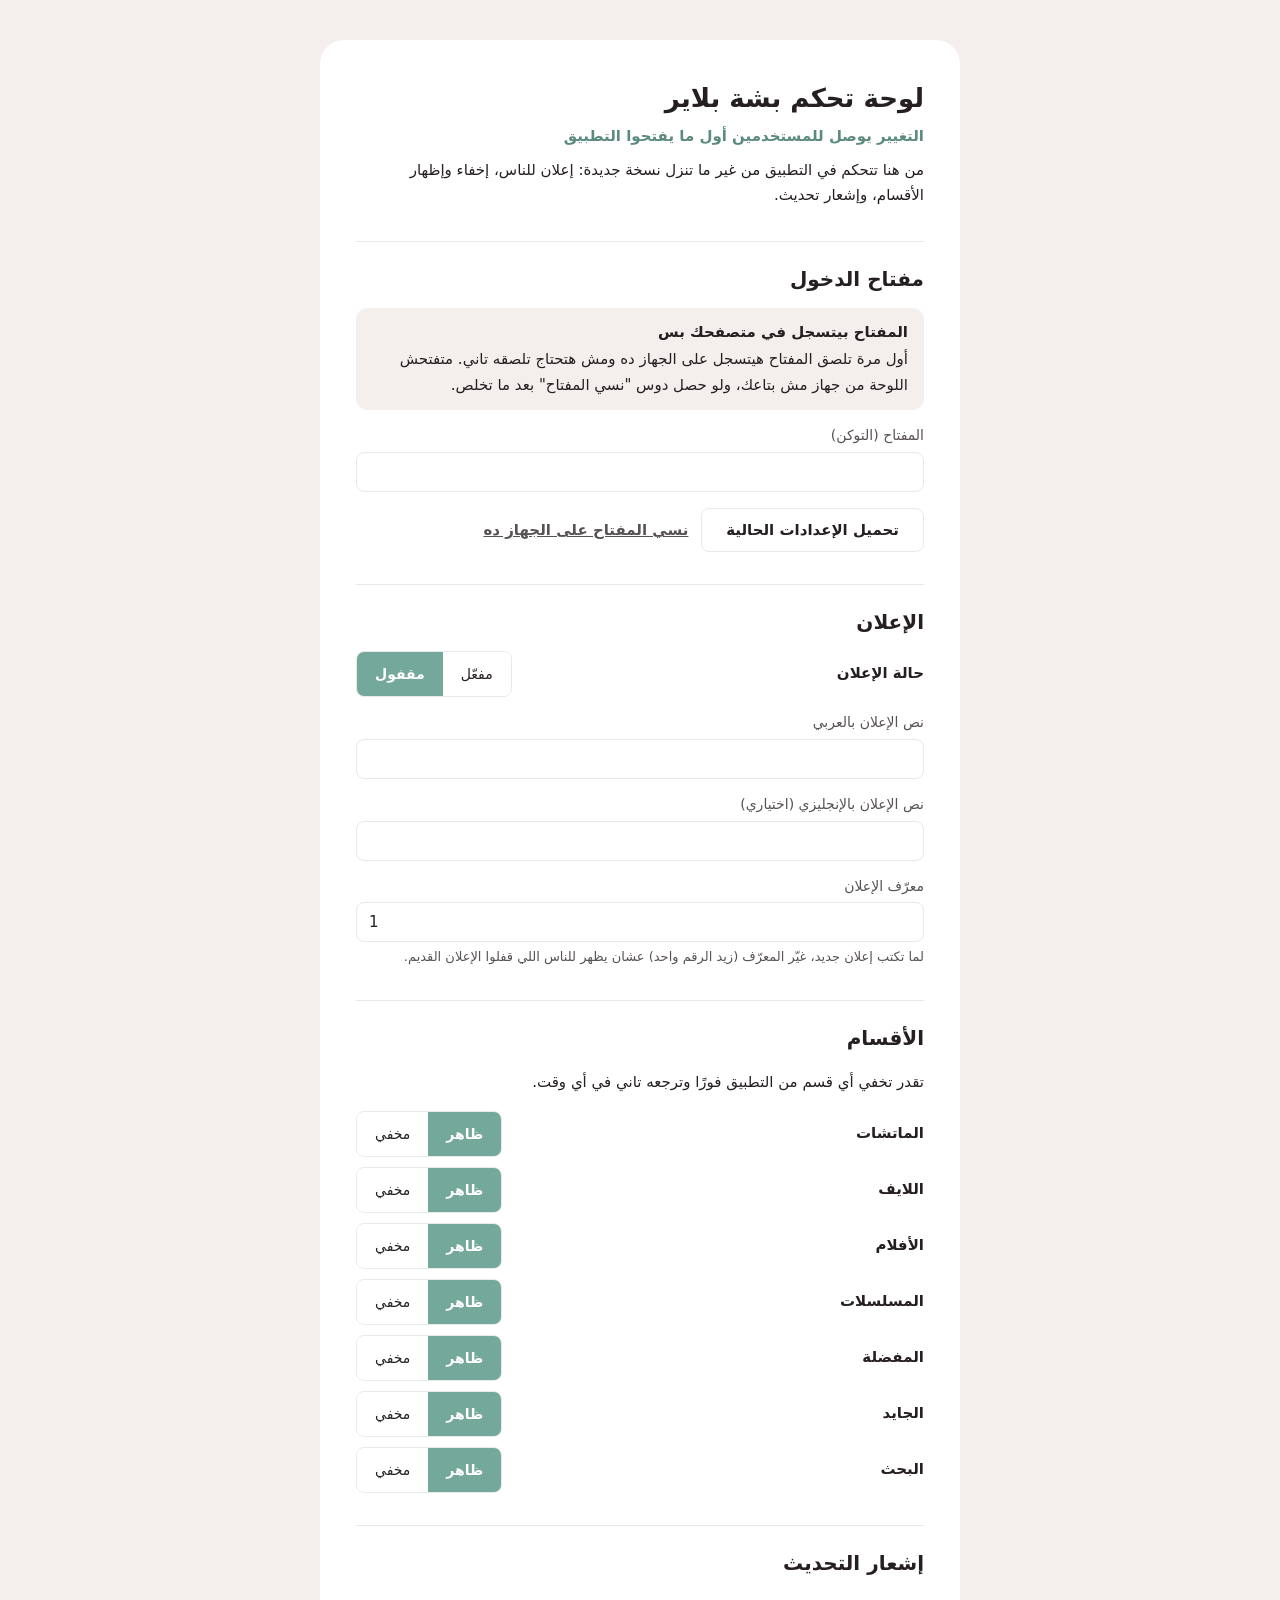
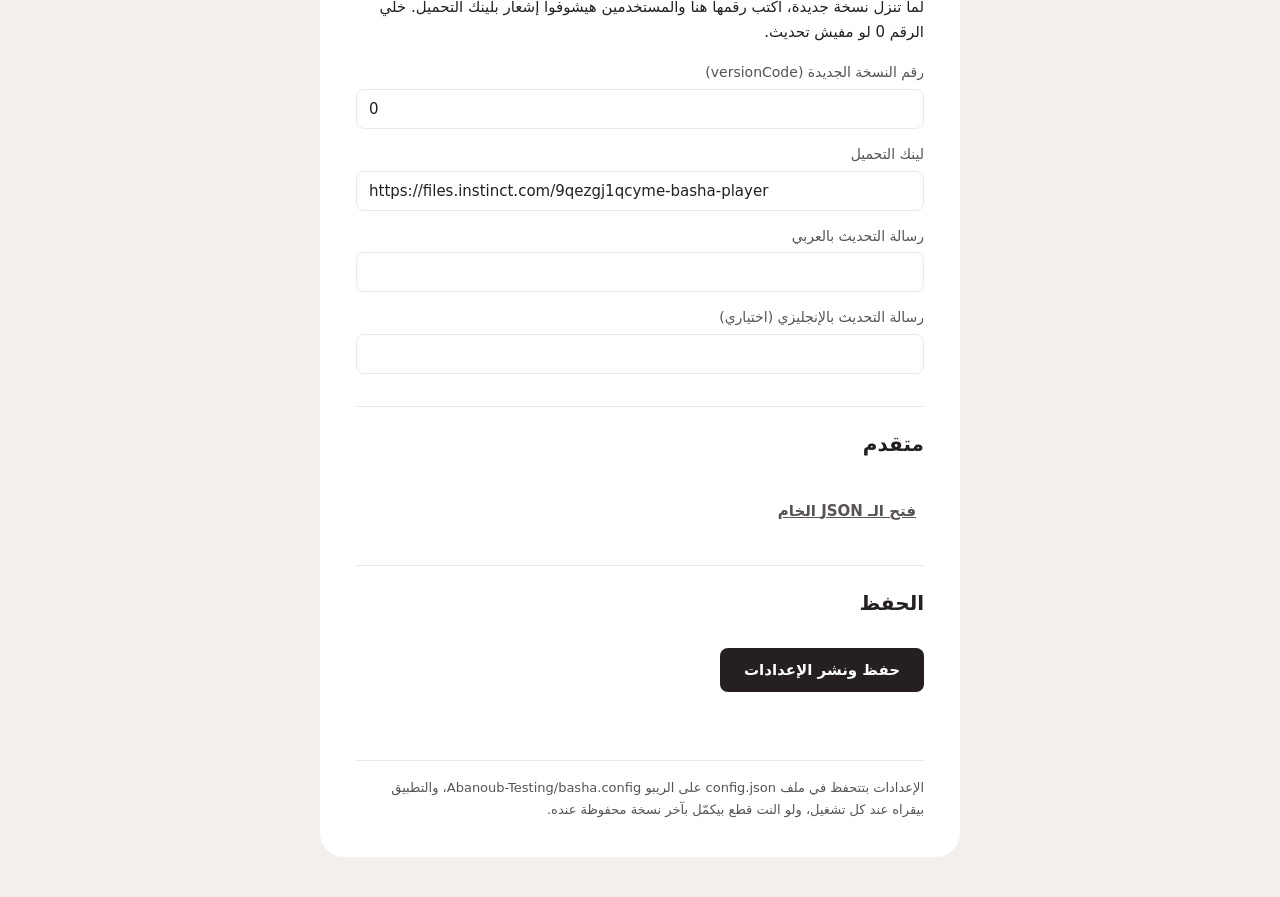
==== docs/index.html @ 7efeb725 "Add self-hosted admin panel" ====
<!DOCTYPE html>
<html lang="ar" dir="rtl">
<head>
<meta charset="utf-8">
<meta name="viewport" content="width=device-width, initial-scale=1">
<title>لوحة تحكم بشة بلاير</title>
<style>
  :root {
    --ink: #251f21;
    --ink2: #585254;
    --teal: #73a89a;
    --teal-dark: #5b8a7e;
    --red: #ed313e;
    --hairline: #eae9ea;
    --sand: #f4efec;
  }
  * { box-sizing: border-box; }
  body {
    margin: 0;
    font-family: system-ui, "Segoe UI", Tahoma, sans-serif;
    background: var(--sand);
    color: var(--ink);
    font-size: 15px;
    line-height: 1.7;
  }
  .card {
    max-width: 640px;
    margin: 24px auto;
    background: #fff;
    border-radius: 24px;
    padding: 24px;
  }
  @media (min-width: 768px) { .card { padding: 36px; margin: 40px auto; } }
  h1 { font-size: 26px; margin: 0 0 4px; }
  h2 { font-size: 20px; margin: 32px 0 12px; padding-top: 20px; border-top: 1px solid var(--hairline); }
  .fact { color: var(--teal-dark); font-weight: 600; margin: 0 0 8px; }
  .intro { color: var(--ink); margin: 0 0 8px; }
  .note {
    background: var(--sand);
    border-radius: 12px;
    padding: 12px 16px;
    margin: 12px 0;
  }
  .note b { display: block; margin-bottom: 2px; }
  label { display: block; font-size: 14px; color: var(--ink2); margin: 14px 0 4px; }
  input[type="text"], input[type="password"], textarea {
    width: 100%;
    padding: 10px 12px;
    border: 1px solid var(--hairline);
    border-radius: 8px;
    font-size: 15px;
    font-family: inherit;
    color: var(--ink);
    background: #fff;
  }
  input:focus, textarea:focus { outline: 2px solid var(--teal); border-color: var(--teal); }
  textarea { font-family: ui-monospace, monospace; font-size: 13px; direction: ltr; text-align: left; }
  .ltr input { direction: ltr; text-align: left; }
  .toggle-row { display: flex; align-items: center; justify-content: space-between; gap: 12px; margin: 10px 0; }
  .toggle-row span { font-weight: 600; }
  .seg { display: flex; border: 1px solid var(--hairline); border-radius: 8px; overflow: hidden; }
  .seg button {
    border: 0; background: #fff; color: var(--ink);
    padding: 8px 18px; font-size: 14px; font-family: inherit; cursor: pointer; min-height: 44px;
  }
  .seg button.on { background: var(--teal); color: #fff; font-weight: 600; }
  .btn {
    display: inline-block;
    border: 0; border-radius: 8px;
    padding: 12px 24px; font-size: 15px; font-weight: 600; font-family: inherit;
    cursor: pointer; min-height: 44px; margin-top: 16px;
  }
  .btn-primary { background: var(--ink); color: #fff; }
  .btn-secondary { background: #fff; color: var(--ink); border: 1px solid var(--hairline); }
  .btn-ghost { background: none; color: var(--ink2); text-decoration: underline; padding: 8px; }
  .btn:disabled { opacity: .5; cursor: default; }
  #status { min-height: 24px; margin: 12px 0 0; color: var(--ink2); }
  #status.err { color: var(--red); }
  .caption { font-size: 13px; color: var(--ink2); margin-top: 4px; }
  footer { margin-top: 32px; padding-top: 16px; border-top: 1px solid var(--hairline); font-size: 13px; color: var(--ink2); }
</style>
</head>
<body>
<div class="card">
  <h1>لوحة تحكم بشة بلاير</h1>
  <p class="fact">التغيير يوصل للمستخدمين أول ما يفتحوا التطبيق</p>
  <p class="intro">من هنا تتحكم في التطبيق من غير ما تنزل نسخة جديدة: إعلان للناس، إخفاء وإظهار الأقسام، وإشعار تحديث.</p>

  <h2>مفتاح الدخول</h2>
  <div class="note">
    <b>المفتاح بيتسجل في متصفحك بس</b>
    أول مرة تلصق المفتاح هيتسجل على الجهاز ده ومش هتحتاج تلصقه تاني. متفتحش اللوحة من جهاز مش بتاعك، ولو حصل دوس "نسي المفتاح" بعد ما تخلص.
  </div>
  <div class="ltr">
    <label for="token">المفتاح (التوكن)</label>
    <input type="password" id="token" autocomplete="off">
  </div>
  <button class="btn btn-secondary" id="loadBtn">تحميل الإعدادات الحالية</button>
  <button class="btn btn-ghost" id="forgetBtn">نسي المفتاح على الجهاز ده</button>

  <h2>الإعلان</h2>
  <div class="toggle-row">
    <span>حالة الإعلان</span>
    <div class="seg" id="annActive">
      <button data-v="on">مفعّل</button>
      <button data-v="off">مقفول</button>
    </div>
  </div>
  <label for="annAr">نص الإعلان بالعربي</label>
  <input type="text" id="annAr">
  <div class="ltr">
    <label for="annEn">نص الإعلان بالإنجليزي (اختياري)</label>
    <input type="text" id="annEn">
    <label for="annId">معرّف الإعلان</label>
    <input type="text" id="annId" value="1">
  </div>
  <p class="caption">لما تكتب إعلان جديد، غيّر المعرّف (زيد الرقم واحد) عشان يظهر للناس اللي قفلوا الإعلان القديم.</p>

  <h2>الأقسام</h2>
  <p>تقدر تخفي أي قسم من التطبيق فورًا وترجعه تاني في أي وقت.</p>
  <div id="toggles"></div>

  <h2>إشعار التحديث</h2>
  <p>لما تنزل نسخة جديدة، اكتب رقمها هنا والمستخدمين هيشوفوا إشعار بلينك التحميل. خلي الرقم 0 لو مفيش تحديث.</p>
  <div class="ltr">
    <label for="updVer">رقم النسخة الجديدة (versionCode)</label>
    <input type="text" id="updVer" value="0" inputmode="numeric">
    <label for="updUrl">لينك التحميل</label>
    <input type="text" id="updUrl">
  </div>
  <label for="updAr">رسالة التحديث بالعربي</label>
  <input type="text" id="updAr">
  <div class="ltr">
    <label for="updEn">رسالة التحديث بالإنجليزي (اختياري)</label>
    <input type="text" id="updEn">
  </div>

  <h2>متقدم</h2>
  <button class="btn btn-ghost" id="jsonToggle">فتح الـ JSON الخام</button>
  <div id="jsonBox" hidden>
    <textarea id="jsonText" rows="14"></textarea>
    <button class="btn btn-secondary" id="jsonApply">تطبيق الـ JSON على الخانات</button>
  </div>

  <h2>الحفظ</h2>
  <button class="btn btn-primary" id="saveBtn">حفظ ونشر الإعدادات</button>
  <p id="status" role="status"></p>

  <footer>الإعدادات بتتحفظ في ملف config.json على الريبو Abanoub-Testing/basha.config، والتطبيق بيقراه عند كل تشغيل، ولو النت قطع بيكمّل بآخر نسخة محفوظة عنده.</footer>
</div>

<script>
const REPO = 'Abanoub-Testing/basha.config';
const CONFIG_PATH = 'config.json';
const API = `https://api.github.com/repos/${REPO}/contents/${CONFIG_PATH}`;
const DOWNLOAD_PAGE = 'https://files.instinct.com/9qezgj1qcyme-basha-player';
const TOKEN_KEY = 'basha_admin_token';

const TOGGLES = [
  ['matches', 'الماتشات'],
  ['live', 'اللايف'],
  ['movies', 'الأفلام'],
  ['series', 'المسلسلات'],
  ['favorites', 'المفضلة'],
  ['guide', 'الجايد'],
  ['search', 'البحث'],
];

let raw = {};
let sha = null;

const $ = (id) => document.getElementById(id);
const statusEl = $('status');
function say(msg, isError) {
  statusEl.textContent = msg;
  statusEl.className = isError ? 'err' : '';
}
function setBusy(b) {
  $('loadBtn').disabled = b;
  $('saveBtn').disabled = b;
  $('saveBtn').textContent = b ? 'شغال…' : 'حفظ ونشر الإعدادات';
}

function toBase64(text) {
  const bytes = new TextEncoder().encode(text);
  let bin = '';
  for (const b of bytes) bin += String.fromCharCode(b);
  return btoa(bin);
}
function fromBase64(b64) {
  const bin = atob(b64.replace(/\n/g, ''));
  const bytes = Uint8Array.from(bin, (c) => c.charCodeAt(0));
  return new TextDecoder().decode(bytes);
}

// Build toggle rows
TOGGLES.forEach(([key, label]) => {
  const row = document.createElement('div');
  row.className = 'toggle-row';
  row.innerHTML = `<span>${label}</span>
    <div class="seg" data-toggle="${key}">
      <button data-v="on">ظاهر</button>
      <button data-v="off">مخفي</button>
    </div>`;
  $('toggles').appendChild(row);
});

function getSeg(el) {
  return el.querySelector('button.on')?.dataset.v === 'on';
}
function setSeg(el, on) {
  el.querySelectorAll('button').forEach((b) => b.classList.toggle('on', (b.dataset.v === 'on') === !!on));
}
document.addEventListener('click', (e) => {
  const btn = e.target.closest('.seg button');
  if (!btn) return;
  setSeg(btn.parentElement, btn.dataset.v === 'on');
});

function formToConfig() {
  const version = parseInt($('updVer').value, 10);
  const hasAnn = getSeg($('annActive')) && ($('annAr').value.trim() !== '' || $('annEn').value.trim() !== '');
  const hasUpd = !isNaN(version) && version > 0;
  const toggles = {};
  document.querySelectorAll('[data-toggle]').forEach((seg) => { toggles[seg.dataset.toggle] = getSeg(seg); });
  return {
    ...raw,
    version: 1,
    announcement: hasAnn
      ? { id: $('annId').value.trim() || '1', active: true, ar: $('annAr').value.trim(), en: $('annEn').value.trim() }
      : null,
    toggles,
    update: hasUpd
      ? { versionCode: version, url: $('updUrl').value.trim(), messageAr: $('updAr').value.trim(), messageEn: $('updEn').value.trim(), force: false }
      : null,
  };
}

function configToForm(cfg) {
  const a = cfg.announcement || {};
  const t = cfg.toggles || {};
  const u = cfg.update || {};
  setSeg($('annActive'), !!a.active);
  $('annId').value = String(a.id ?? '1');
  $('annAr').value = a.ar ?? '';
  $('annEn').value = a.en ?? '';
  document.querySelectorAll('[data-toggle]').forEach((seg) => {
    const v = t[seg.dataset.toggle];
    setSeg(seg, v !== false);
  });
  $('updVer').value = String(u.versionCode ?? 0);
  $('updUrl').value = u.url || DOWNLOAD_PAGE;
  $('updAr').value = u.messageAr ?? '';
  $('updEn').value = u.messageEn ?? '';
}

function authHeaders() {
  return { Authorization: `Bearer ${$('token').value.trim()}`, Accept: 'application/vnd.github+json' };
}

async function load() {
  if ($('token').value.trim() === '') { say('الصق المفتاح الأول.', true); return; }
  localStorage.setItem(TOKEN_KEY, $('token').value.trim());
  setBusy(true); say('بحمّل الإعدادات الحالية…');
  try {
    const resp = await fetch(API, { headers: authHeaders() });
    if (resp.status === 401 || resp.status === 403) { say('المفتاح غلط أو منتهي أو مفيهوش صلاحية الكتابة على الريبو.', true); return; }
    if (resp.status === 404) {
      raw = {}; sha = null; configToForm({});
      say('مفيش إعدادات محفوظة لسه. دي أول مرة — عدّل اللي تحبه ودوس حفظ.');
      return;
    }
    if (!resp.ok) { say(`مشكلة من جيتهاب (كود ${resp.status}). جرّب تاني.`, true); return; }
    const data = await resp.json();
    raw = JSON.parse(fromBase64(data.content));
    sha = data.sha || null;
    configToForm(raw);
    say('اتحمّلت الإعدادات الحالية. عدّل براحتك وبعدين احفظ.');
  } catch {
    say('مفيش اتصال بالنت أو جيتهاب مش بيرد. جرّب تاني.', true);
  } finally {
    setBusy(false);
  }
}

async function save() {
  if ($('token').value.trim() === '') { say('الصق المفتاح الأول.', true); return; }
  const version = parseInt($('updVer').value, 10);
  if ($('updVer').value.trim() !== '' && (isNaN(version) || version < 0)) {
    say('رقم النسخة في إشعار التحديث لازم يكون رقم صحيح.', true); return;
  }
  localStorage.setItem(TOKEN_KEY, $('token').value.trim());
  setBusy(true); say('بحفظ…');
  try {
    let currentSha = sha;
    let freshRaw = raw;
    const head = await fetch(API, { headers: authHeaders() });
    if (head.status === 401 || head.status === 403) { say('المفتاح غلط أو منتهي أو مفيهوش صلاحية الكتابة على الريبو.', true); return; }
    if (head.ok) {
      const cur = await head.json();
      currentSha = cur.sha || null;
      try { freshRaw = JSON.parse(fromBase64(cur.content)); raw = freshRaw; } catch (e) { /* keep old raw */ }
    } else if (head.status !== 404) {
      say(`مشكلة من جيتهاب (كود ${head.status}). جرّب تاني.`, true); return;
    }
    const cfg = formToConfig();
    const body = { message: 'Update Basha Player config from admin page', content: toBase64(JSON.stringify(cfg, null, 2)) };
    if (currentSha) body.sha = currentSha;
    const resp = await fetch(API, {
      method: 'PUT',
      headers: { ...authHeaders(), 'Content-Type': 'application/json' },
      body: JSON.stringify(body),
    });
    if (resp.status === 401 || resp.status === 403) { say('المفتاح غلط أو منتهي أو مفيهوش صلاحية الكتابة على الريبو.', true); return; }
    if (!resp.ok) { say(`الحفظ مكملش (كود ${resp.status}). جرّب تاني.`, true); return; }
    const data = await resp.json();
    sha = data.content?.sha || null;
    raw = cfg;
    say('اتحفظ. التطبيق هياخد الإعدادات الجديدة عند كل مستخدم أول ما يفتح.');
  } catch {
    say('مفيش اتصال بالنت أو جيتهاب مش بيرد. الحفظ متمش.', true);
  } finally {
    setBusy(false);
  }
}

$('loadBtn').addEventListener('click', load);
$('saveBtn').addEventListener('click', save);
$('forgetBtn').addEventListener('click', () => {
  localStorage.removeItem(TOKEN_KEY);
  $('token').value = '';
  say('المفتاح اتمسح من الجهاز ده.');
});
$('jsonToggle').addEventListener('click', () => {
  const box = $('jsonBox');
  if (box.hidden) {
    $('jsonText').value = JSON.stringify(formToConfig(), null, 2);
    box.hidden = false;
    $('jsonToggle').textContent = 'قفل صندوق الـ JSON';
  } else {
    box.hidden = true;
    $('jsonToggle').textContent = 'فتح الـ JSON الخام';
  }
});
$('jsonApply').addEventListener('click', () => {
  try {
    raw = JSON.parse($('jsonText').value);
    configToForm(raw);
    $('jsonBox').hidden = true;
    $('jsonToggle').textContent = 'فتح الـ JSON الخام';
    say('اتطبّق الـ JSON على الخانات. راجع ودوس حفظ.');
  } catch {
    say('الـ JSON فيه غلط صياغة. راجع الأقواس والعلامات.', true);
  }
});

// Startup: restore remembered token and defaults
const savedToken = localStorage.getItem(TOKEN_KEY);
if (savedToken) {
  $('token').value = savedToken;
  load();
} else {
  configToForm({});
}
</script>
</body>
</html>
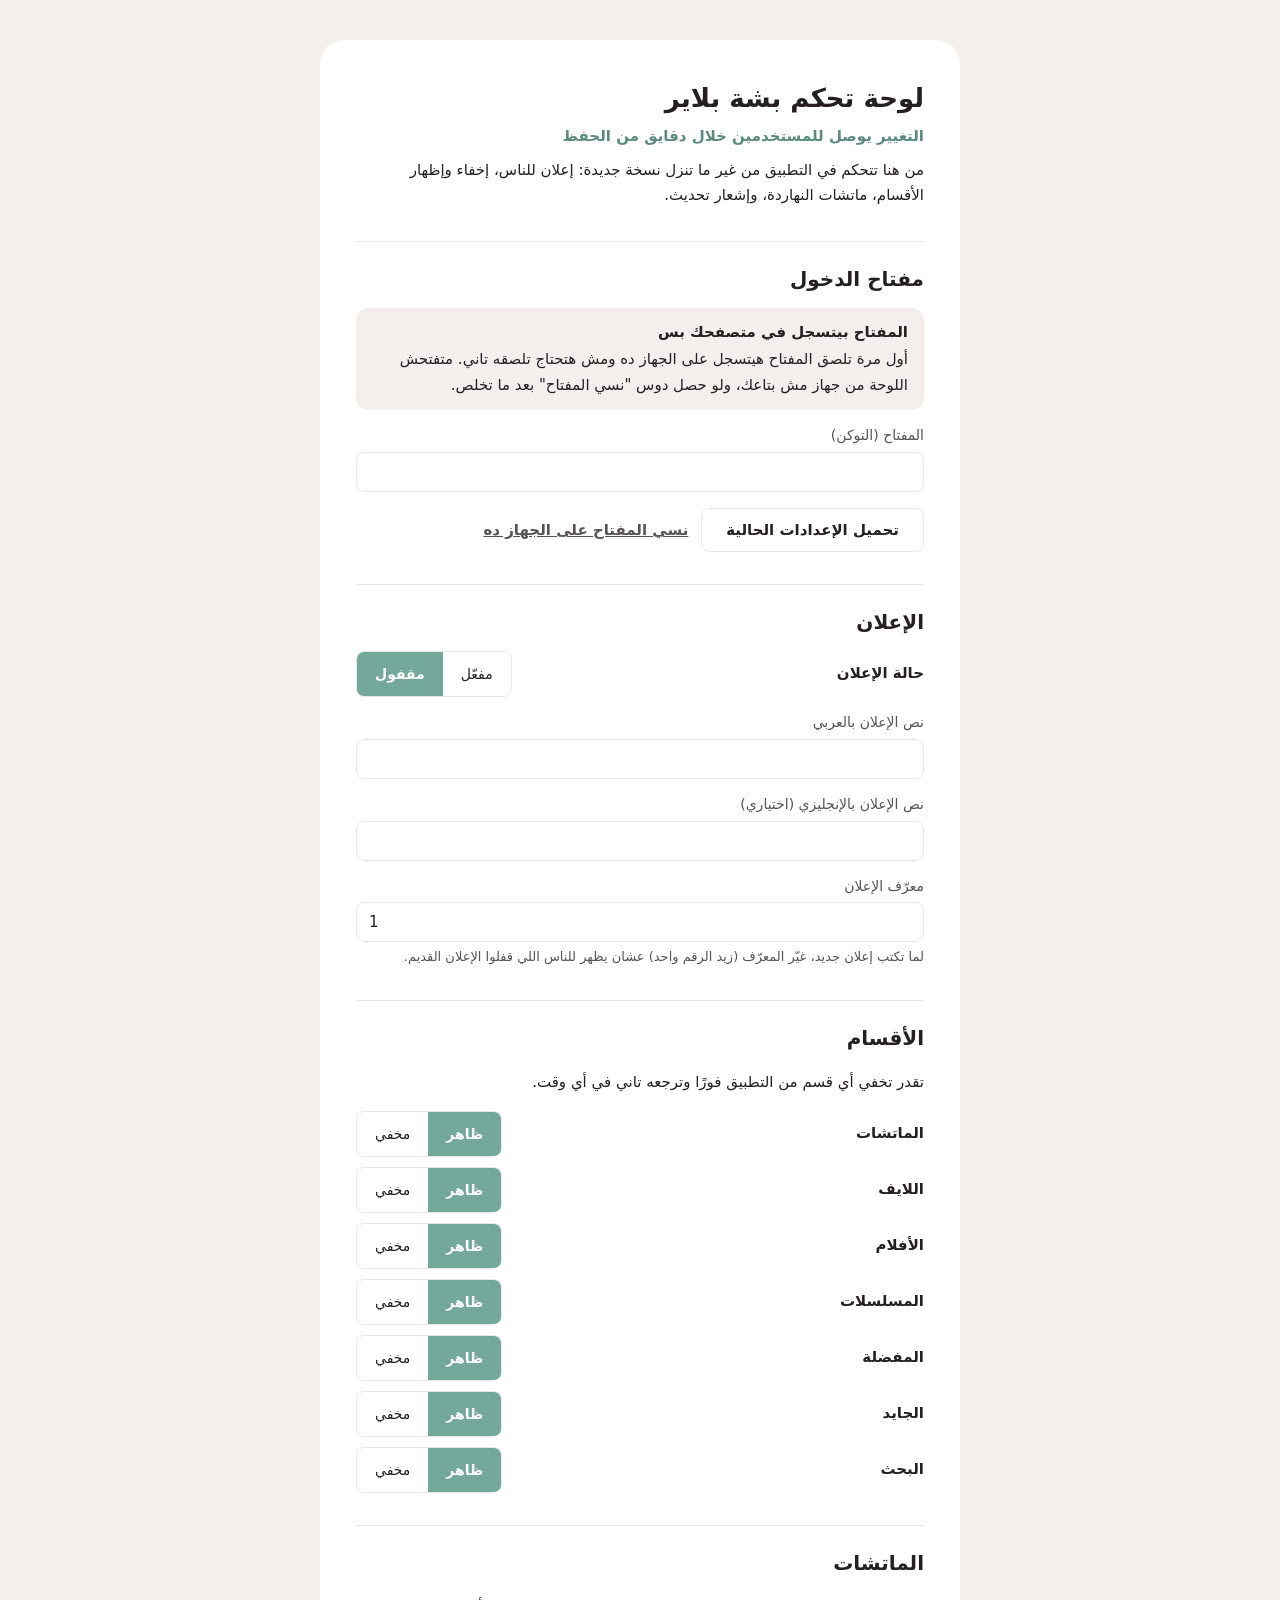
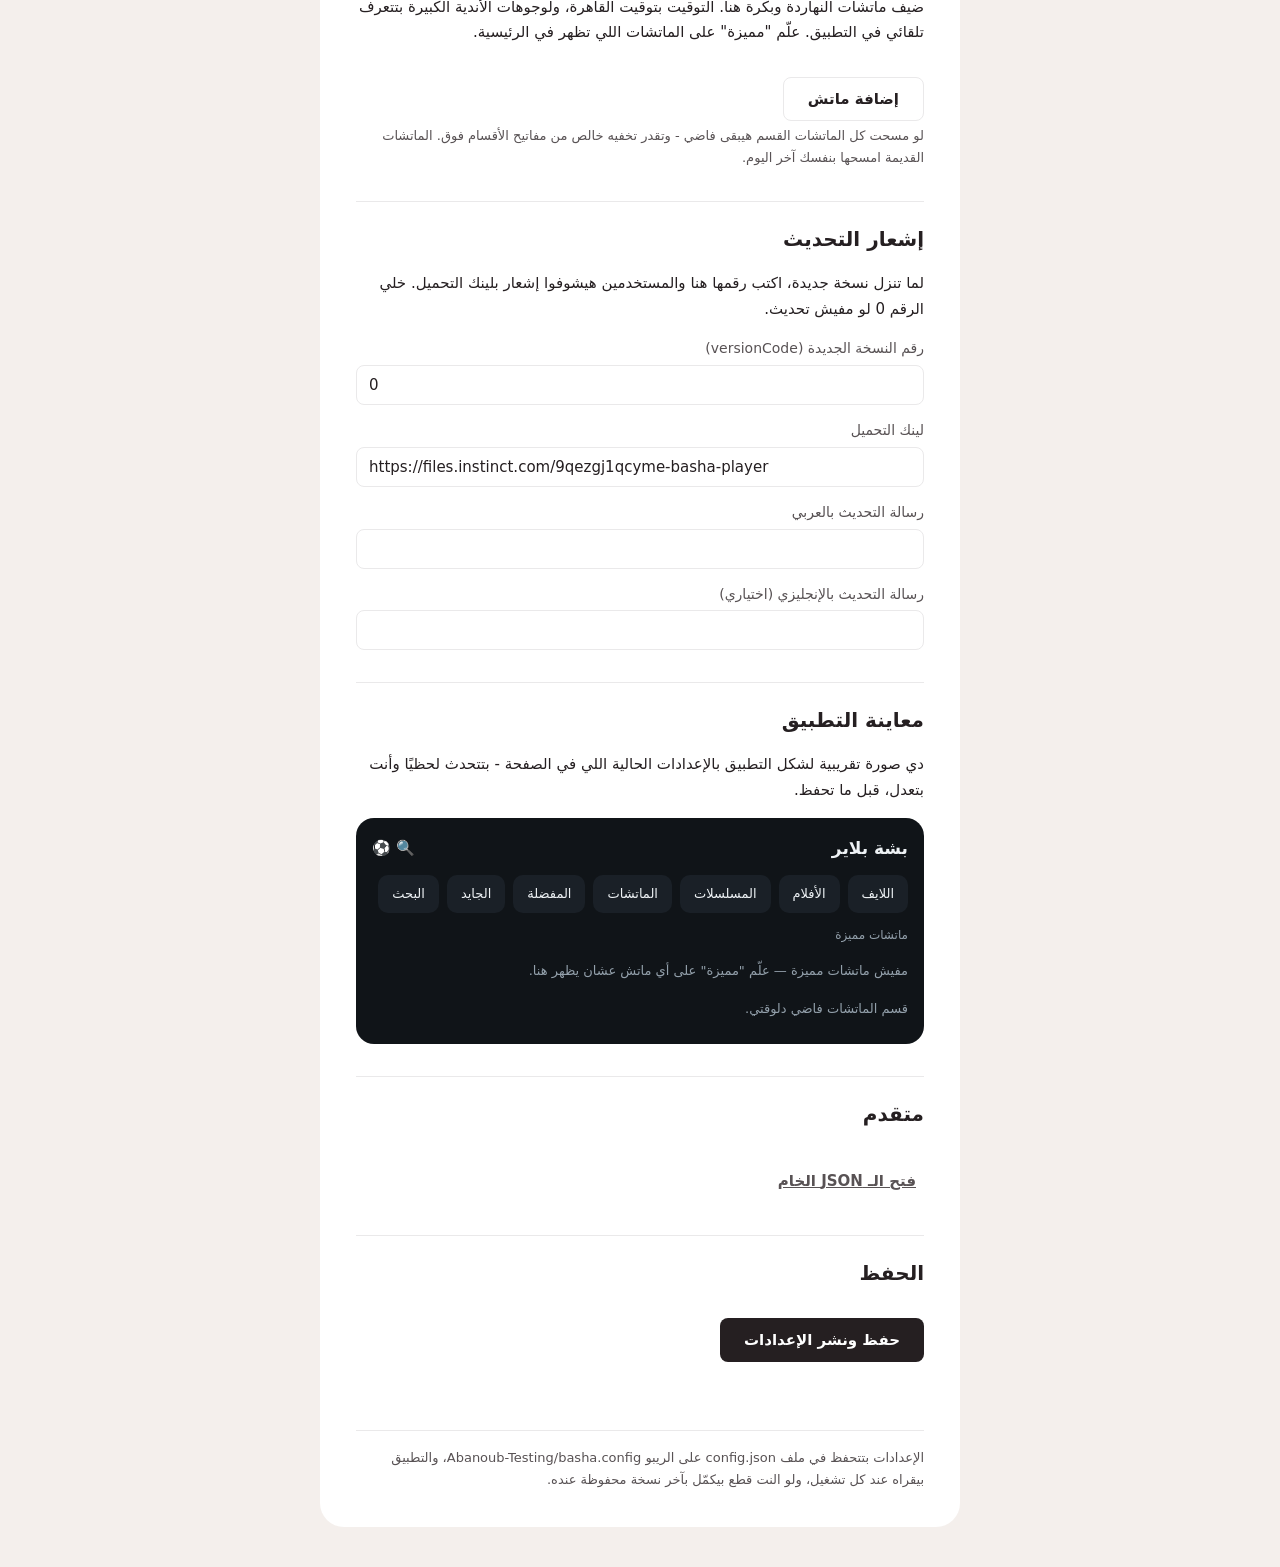
==== commit 72207272: "Panel: matches editor + live app preview" ====
--- a/docs/index.html
+++ b/docs/index.html
@@ -13,6 +13,10 @@
     --red: #ed313e;
     --hairline: #eae9ea;
     --sand: #f4efec;
+    --app-bg: #101418;
+    --app-card: #1a2027;
+    --app-text: #eef2f5;
+    --app-text2: #93a0ab;
   }
   * { box-sizing: border-box; }
   body {
@@ -33,6 +37,7 @@
   @media (min-width: 768px) { .card { padding: 36px; margin: 40px auto; } }
   h1 { font-size: 26px; margin: 0 0 4px; }
   h2 { font-size: 20px; margin: 32px 0 12px; padding-top: 20px; border-top: 1px solid var(--hairline); }
+  h3 { font-size: 15px; margin: 16px 0 8px; }
   .fact { color: var(--teal-dark); font-weight: 600; margin: 0 0 8px; }
   .intro { color: var(--ink); margin: 0 0 8px; }
   .note {
@@ -43,7 +48,7 @@
   }
   .note b { display: block; margin-bottom: 2px; }
   label { display: block; font-size: 14px; color: var(--ink2); margin: 14px 0 4px; }
-  input[type="text"], input[type="password"], textarea {
+  input[type="text"], input[type="password"], input[type="date"], input[type="time"], textarea {
     width: 100%;
     padding: 10px 12px;
     border: 1px solid var(--hairline);
@@ -73,18 +78,87 @@
   .btn-primary { background: var(--ink); color: #fff; }
   .btn-secondary { background: #fff; color: var(--ink); border: 1px solid var(--hairline); }
   .btn-ghost { background: none; color: var(--ink2); text-decoration: underline; padding: 8px; }
+  .btn-danger { background: none; color: var(--red); border: 1px solid var(--red); padding: 8px 14px; min-height: 40px; margin-top: 0; font-size: 13px; }
   .btn:disabled { opacity: .5; cursor: default; }
   #status { min-height: 24px; margin: 12px 0 0; color: var(--ink2); }
   #status.err { color: var(--red); }
   .caption { font-size: 13px; color: var(--ink2); margin-top: 4px; }
   footer { margin-top: 32px; padding-top: 16px; border-top: 1px solid var(--hairline); font-size: 13px; color: var(--ink2); }
+
+  /* Matches editor */
+  .match-row {
+    border: 1px solid var(--hairline);
+    border-radius: 12px;
+    padding: 14px;
+    margin: 12px 0;
+  }
+  .match-row .grid2 { display: grid; grid-template-columns: 1fr 1fr; gap: 0 12px; }
+  .match-row label { margin-top: 8px; }
+  .match-head { display: flex; align-items: center; justify-content: space-between; }
+  .match-head b { font-size: 14px; color: var(--ink2); }
+  .feat-row { display: flex; align-items: center; gap: 8px; margin-top: 12px; }
+  .feat-row input { width: 20px; height: 20px; accent-color: var(--teal-dark); }
+  .feat-row span { font-size: 14px; }
+
+  /* App mock preview */
+  .mock {
+    background: var(--app-bg);
+    border-radius: 18px;
+    padding: 16px;
+    color: var(--app-text);
+    direction: rtl;
+    margin-top: 12px;
+  }
+  .mock-topbar { display: flex; align-items: center; justify-content: space-between; margin-bottom: 12px; }
+  .mock-title { font-weight: 700; font-size: 17px; }
+  .mock-icons { color: var(--app-text2); font-size: 15px; }
+  .mock-ann {
+    background: var(--teal);
+    color: #10312a;
+    font-weight: 600;
+    font-size: 13px;
+    border-radius: 10px;
+    padding: 8px 12px;
+    margin-bottom: 12px;
+  }
+  .mock-sections { display: flex; flex-wrap: wrap; gap: 8px; margin-bottom: 12px; }
+  .mock-chip {
+    background: var(--app-card);
+    border-radius: 10px;
+    padding: 8px 14px;
+    font-size: 13px;
+    color: var(--app-text);
+  }
+  .mock-matches-title { color: var(--app-text2); font-size: 12px; margin: 8px 0 6px; }
+  .mock-match {
+    background: var(--app-card);
+    border-radius: 10px;
+    padding: 10px 12px;
+    margin-bottom: 8px;
+    display: flex; align-items: center; gap: 10px;
+    font-size: 13px;
+  }
+  .mock-crest {
+    width: 30px; height: 30px; border-radius: 50%;
+    background: var(--teal-dark); color: #fff;
+    display: flex; align-items: center; justify-content: center;
+    font-size: 11px; font-weight: 700; flex-shrink: 0;
+  }
+  .mock-match .teams { flex: 1; }
+  .mock-match .meta { color: var(--app-text2); font-size: 11px; }
+  .mock-live {
+    background: var(--red); color: #fff; font-size: 10px; font-weight: 700;
+    border-radius: 6px; padding: 2px 6px;
+  }
+  .mock-when { text-align: left; font-size: 12px; color: var(--app-text2); }
+  .mock-empty { color: var(--app-text2); font-size: 13px; padding: 8px 0; }
 </style>
 </head>
 <body>
 <div class="card">
   <h1>لوحة تحكم بشة بلاير</h1>
-  <p class="fact">التغيير يوصل للمستخدمين أول ما يفتحوا التطبيق</p>
-  <p class="intro">من هنا تتحكم في التطبيق من غير ما تنزل نسخة جديدة: إعلان للناس، إخفاء وإظهار الأقسام، وإشعار تحديث.</p>
+  <p class="fact">التغيير يوصل للمستخدمين خلال دقايق من الحفظ</p>
+  <p class="intro">من هنا تتحكم في التطبيق من غير ما تنزل نسخة جديدة: إعلان للناس، إخفاء وإظهار الأقسام، ماتشات النهاردة، وإشعار تحديث.</p>
 
   <h2>مفتاح الدخول</h2>
   <div class="note">
@@ -120,6 +194,12 @@
   <p>تقدر تخفي أي قسم من التطبيق فورًا وترجعه تاني في أي وقت.</p>
   <div id="toggles"></div>
 
+  <h2>الماتشات</h2>
+  <p>ضيف ماتشات النهاردة وبكرة هنا. التوقيت بتوقيت القاهرة، ولوجوهات الأندية الكبيرة بتتعرف تلقائي في التطبيق. علّم "مميزة" على الماتشات اللي تظهر في الرئيسية.</p>
+  <div id="matchList"></div>
+  <button class="btn btn-secondary" id="addMatch">إضافة ماتش</button>
+  <p class="caption">لو مسحت كل الماتشات القسم هيبقى فاضي - وتقدر تخفيه خالص من مفاتيح الأقسام فوق. الماتشات القديمة امسحها بنفسك آخر اليوم.</p>
+
   <h2>إشعار التحديث</h2>
   <p>لما تنزل نسخة جديدة، اكتب رقمها هنا والمستخدمين هيشوفوا إشعار بلينك التحميل. خلي الرقم 0 لو مفيش تحديث.</p>
   <div class="ltr">
@@ -134,6 +214,10 @@
     <label for="updEn">رسالة التحديث بالإنجليزي (اختياري)</label>
     <input type="text" id="updEn">
   </div>
+
+  <h2>معاينة التطبيق</h2>
+  <p>دي صورة تقريبية لشكل التطبيق بالإعدادات الحالية اللي في الصفحة - بتتحدث لحظيًا وأنت بتعدل، قبل ما تحفظ.</p>
+  <div class="mock" id="mock"></div>
 
   <h2>متقدم</h2>
   <button class="btn btn-ghost" id="jsonToggle">فتح الـ JSON الخام</button>
@@ -193,7 +277,7 @@
   return new TextDecoder().decode(bytes);
 }
 
-// Build toggle rows
+// Section toggle rows
 TOGGLES.forEach(([key, label]) => {
   const row = document.createElement('div');
   row.className = 'toggle-row';
@@ -211,11 +295,52 @@
 function setSeg(el, on) {
   el.querySelectorAll('button').forEach((b) => b.classList.toggle('on', (b.dataset.v === 'on') === !!on));
 }
-document.addEventListener('click', (e) => {
-  const btn = e.target.closest('.seg button');
-  if (!btn) return;
-  setSeg(btn.parentElement, btn.dataset.v === 'on');
-});
+
+// ---- Matches editor ----
+let matchSeq = 0;
+function addMatchRow(m) {
+  m = m || {};
+  const id = ++matchSeq;
+  const row = document.createElement('div');
+  row.className = 'match-row';
+  row.dataset.row = id;
+  row.innerHTML = `
+    <div class="match-head"><b>ماتش</b><button type="button" class="btn btn-danger" data-del>مسح</button></div>
+    <div class="grid2">
+      <div><label>التاريخ</label><input type="date" data-f="date" value="${m.date || ''}"></div>
+      <div><label>الميعاد (القاهرة)</label><input type="time" data-f="kickoff" value="${m.kickoff || ''}"></div>
+    </div>
+    <label>البطولة</label><input type="text" data-f="competition" value="${esc(m.competition || '')}" placeholder="الدوري المصري">
+    <div class="grid2">
+      <div><label>الفريق الأول</label><input type="text" data-f="home" value="${esc(m.home || '')}" placeholder="الأهلي"></div>
+      <div><label>الفريق التاني</label><input type="text" data-f="away" value="${esc(m.away || '')}" placeholder="الزمالك"></div>
+    </div>
+    <label>القناة</label><input type="text" data-f="channel" value="${esc(m.channel || '')}" placeholder="ON Time Sports 1">
+    <div class="feat-row"><input type="checkbox" data-f="featured" ${m.featured ? 'checked' : ''} id="feat${id}"><span>مميزة (تظهر في الرئيسية)</span></div>
+  `;
+  row.querySelector('[data-del]').addEventListener('click', () => { row.remove(); renderPreview(); });
+  $('matchList').appendChild(row);
+}
+function esc(s) {
+  return String(s).replace(/&/g, '&amp;').replace(/"/g, '&quot;').replace(/</g, '&lt;');
+}
+function readMatches() {
+  const out = [];
+  document.querySelectorAll('#matchList .match-row').forEach((row) => {
+    const get = (f) => row.querySelector(`[data-f="${f}"]`).value.trim();
+    const m = {
+      date: get('date'),
+      competition: get('competition'),
+      home: get('home'),
+      away: get('away'),
+      kickoff: get('kickoff'),
+      channel: get('channel'),
+      featured: row.querySelector('[data-f="featured"]').checked,
+    };
+    if (m.date || m.home || m.away) out.push(m);
+  });
+  return out;
+}
 
 function formToConfig() {
   const version = parseInt($('updVer').value, 10);
@@ -233,6 +358,7 @@
     update: hasUpd
       ? { versionCode: version, url: $('updUrl').value.trim(), messageAr: $('updAr').value.trim(), messageEn: $('updEn').value.trim(), force: false }
       : null,
+    matches: readMatches(),
   };
 }
 
@@ -252,7 +378,72 @@
   $('updUrl').value = u.url || DOWNLOAD_PAGE;
   $('updAr').value = u.messageAr ?? '';
   $('updEn').value = u.messageEn ?? '';
-}
+  $('matchList').innerHTML = '';
+  if (Array.isArray(cfg.matches) && cfg.matches.length > 0) {
+    cfg.matches.forEach((m) => addMatchRow(m));
+  }
+}
+
+// ---- Live app mock preview ----
+function initials(name) {
+  const w = name.trim().split(/\s+/).filter(Boolean);
+  if (w.length === 0) return '؟';
+  if (w.length === 1) return w[0].slice(0, 2);
+  return w[0][0] + w[1][0];
+}
+function isLiveNow(m) {
+  if (!m.date || !m.kickoff) return false;
+  const kick = new Date(`${m.date}T${m.kickoff}:00+02:00`).getTime();
+  const now = Date.now();
+  return now >= kick && now < kick + 115 * 60000;
+}
+function renderPreview() {
+  const cfg = formToConfig();
+  const t = cfg.toggles || {};
+  let html = '<div class="mock-topbar"><span class="mock-title">بشة بلاير</span><span class="mock-icons">';
+  if (t.search) html += '🔍 ';
+  if (t.matches) html += '⚽';
+  html += '</span></div>';
+  if (cfg.announcement && (cfg.announcement.ar || cfg.announcement.en)) {
+    html += `<div class="mock-ann">${esc(cfg.announcement.ar || cfg.announcement.en)}</div>`;
+  }
+  const sectionNames = { live: 'اللايف', movies: 'الأفلام', series: 'المسلسلات', matches: 'الماتشات', favorites: 'المفضلة', guide: 'الجايد', search: 'البحث' };
+  html += '<div class="mock-sections">';
+  Object.keys(sectionNames).forEach((k) => {
+    if (t[k]) html += `<span class="mock-chip">${sectionNames[k]}</span>`;
+  });
+  html += '</div>';
+  if (t.matches) {
+    const matches = cfg.matches || [];
+    const featured = matches.filter((m) => m.featured);
+    html += '<div class="mock-matches-title">ماتشات مميزة</div>';
+    if (featured.length === 0) {
+      html += '<div class="mock-empty">مفيش ماتشات مميزة — علّم "مميزة" على أي ماتش عشان يظهر هنا.</div>';
+    }
+    featured.forEach((m) => {
+      html += '<div class="mock-match">';
+      html += `<span class="mock-crest">${esc(initials(m.home))}</span>`;
+      html += `<span class="teams">${esc(m.home)} × ${esc(m.away)}<div class="meta">${esc(m.competition)}${m.channel ? ' · ' + esc(m.channel) : ''}</div></span>`;
+      html += `<span class="mock-when">${isLiveNow(m) ? '<span class="mock-live">مباشر</span>' : esc(m.kickoff || '')}</span>`;
+      html += `<span class="mock-crest">${esc(initials(m.away))}</span>`;
+      html += '</div>';
+    });
+    const rest = matches.length - featured.length;
+    if (rest > 0) html += `<div class="mock-empty">+ ${rest} ماتش تاني في قسم الماتشات</div>`;
+    if (matches.length === 0) html += '<div class="mock-empty">قسم الماتشات فاضي دلوقتي.</div>';
+  }
+  $('mock').innerHTML = html;
+}
+
+// Re-render preview on any edit
+document.addEventListener('input', () => renderPreview());
+document.addEventListener('click', (e) => {
+  if (e.target.closest('.seg button')) {
+    const btn = e.target.closest('.seg button');
+    setSeg(btn.parentElement, btn.dataset.v === 'on');
+    renderPreview();
+  }
+});
 
 function authHeaders() {
   return { Authorization: `Bearer ${$('token').value.trim()}`, Accept: 'application/vnd.github+json' };
@@ -275,6 +466,7 @@
     raw = JSON.parse(fromBase64(data.content));
     sha = data.sha || null;
     configToForm(raw);
+    renderPreview();
     say('اتحمّلت الإعدادات الحالية. عدّل براحتك وبعدين احفظ.');
   } catch {
     say('مفيش اتصال بالنت أو جيتهاب مش بيرد. جرّب تاني.', true);
@@ -316,7 +508,7 @@
     const data = await resp.json();
     sha = data.content?.sha || null;
     raw = cfg;
-    say('اتحفظ. التطبيق هياخد الإعدادات الجديدة عند كل مستخدم أول ما يفتح.');
+    say('اتحفظ. التغيير يوصل للتطبيق خلال حوالي ٥ دقايق.');
   } catch {
     say('مفيش اتصال بالنت أو جيتهاب مش بيرد. الحفظ متمش.', true);
   } finally {
@@ -326,6 +518,7 @@
 
 $('loadBtn').addEventListener('click', load);
 $('saveBtn').addEventListener('click', save);
+$('addMatch').addEventListener('click', () => { addMatchRow(); renderPreview(); });
 $('forgetBtn').addEventListener('click', () => {
   localStorage.removeItem(TOKEN_KEY);
   $('token').value = '';
@@ -346,6 +539,7 @@
   try {
     raw = JSON.parse($('jsonText').value);
     configToForm(raw);
+    renderPreview();
     $('jsonBox').hidden = true;
     $('jsonToggle').textContent = 'فتح الـ JSON الخام';
     say('اتطبّق الـ JSON على الخانات. راجع ودوس حفظ.');
@@ -361,6 +555,7 @@
   load();
 } else {
   configToForm({});
+  renderPreview();
 }
 </script>
 </body>
